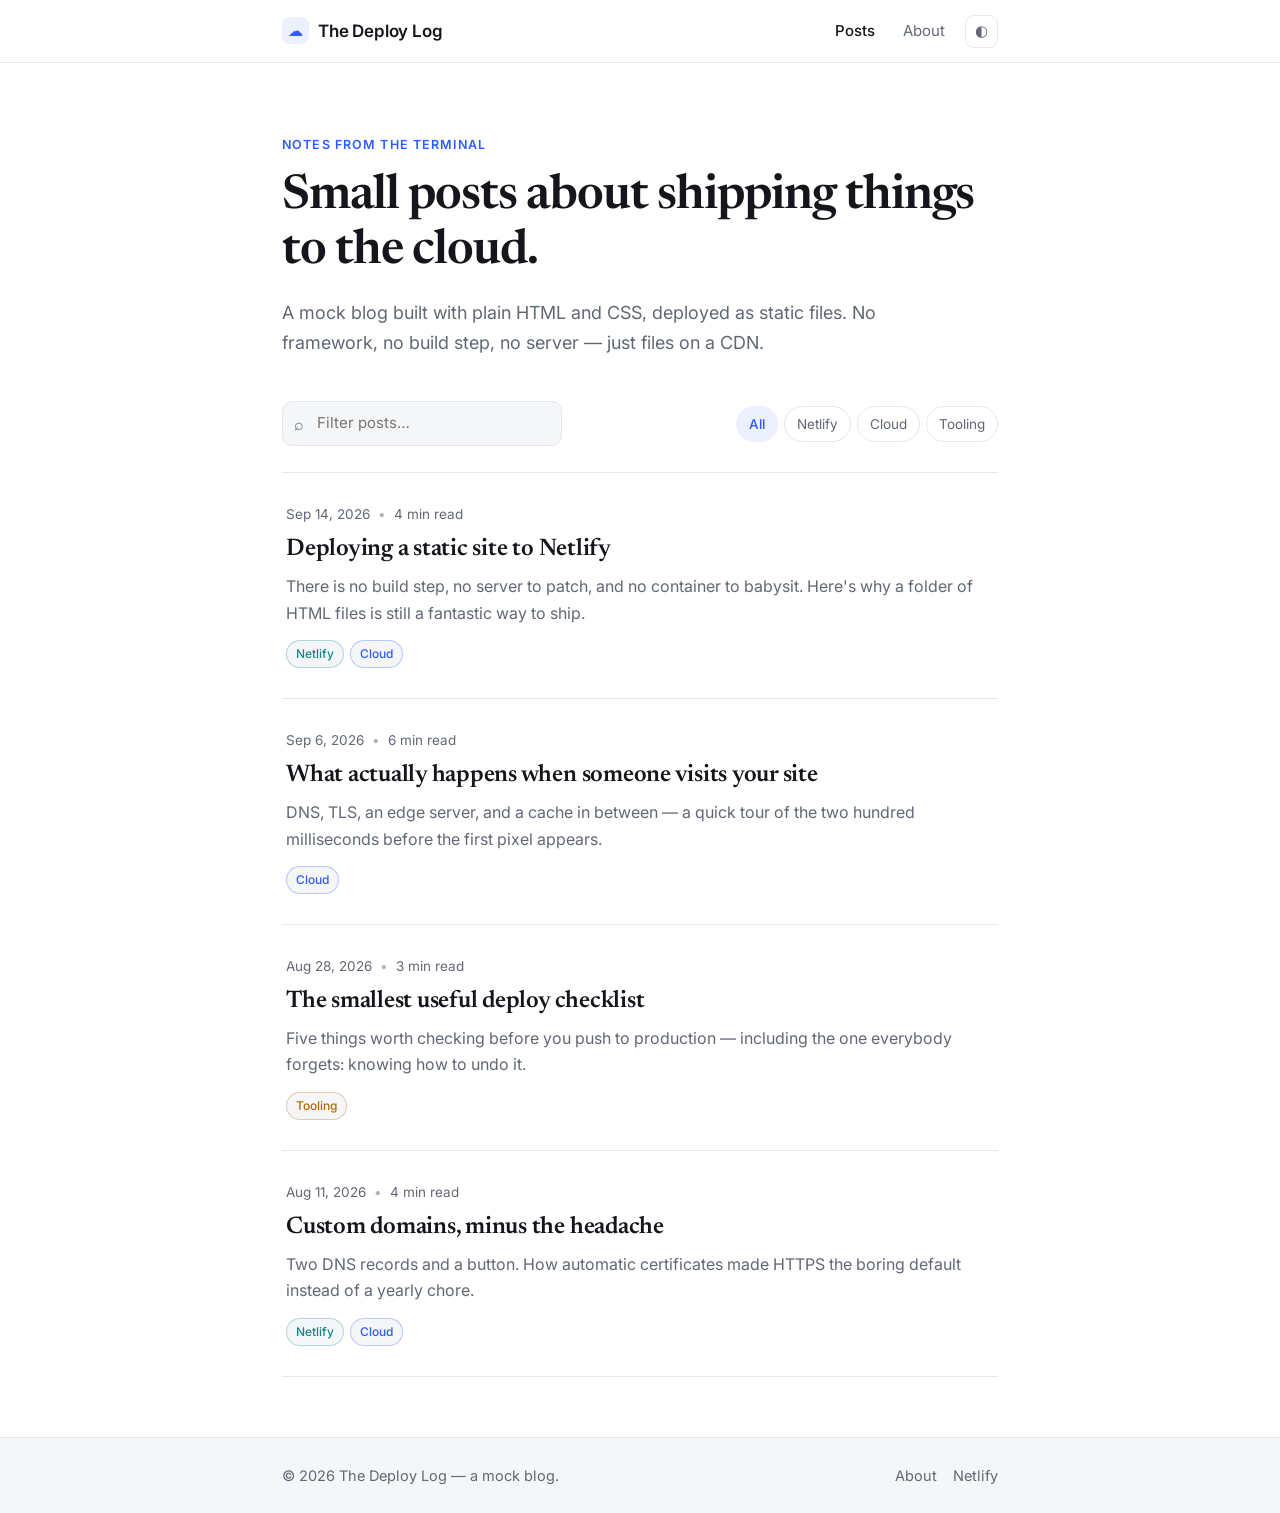
==== index.html @ c5c534ee "add mock project code" ====
<!DOCTYPE html>
<html lang="en">
<head>
  <meta charset="UTF-8" />
  <meta name="viewport" content="width=device-width, initial-scale=1.0" />
  <title>The Deploy Log — a small blog</title>
  <meta name="description" content="A tiny static blog about cloud computing, hosting, and shipping small things on the internet." />
  <link rel="icon" href="data:image/svg+xml,<svg xmlns='http://www.w3.org/2000/svg' viewBox='0 0 100 100'><text y='.9em' font-size='90'>☁️</text></svg>" />
  <link rel="preconnect" href="https://fonts.googleapis.com" />
  <link rel="preconnect" href="https://fonts.gstatic.com" crossorigin />
  <link href="https://fonts.googleapis.com/css2?family=Newsreader:opsz,wght@6..72,400;6..72,600&family=Inter:wght@400;500;600&display=swap" rel="stylesheet" />
  <link rel="stylesheet" href="assets/css/style.css" />
</head>
<body>
  <div class="progress" id="progress"></div>

  <header class="site-header">
    <div class="wrap header-inner">
      <a class="brand" href="index.html">
        <span class="brand-mark">☁</span>
        <span class="brand-name">The Deploy Log</span>
      </a>

      <nav class="nav">
        <a href="index.html" class="is-active">Posts</a>
        <a href="about.html">About</a>
        <button id="theme-toggle" class="icon-btn" type="button" aria-label="Toggle color theme">
          <span class="theme-icon">◐</span>
        </button>
      </nav>
    </div>
  </header>

  <main class="wrap">
    <section class="hero">
      <p class="eyebrow">Notes from the terminal</p>
      <h1>Small posts about shipping things to the cloud.</h1>
      <p class="lede">
        A mock blog built with plain HTML and CSS, deployed as static files.
        No framework, no build step, no server — just files on a CDN.
      </p>
    </section>

    <section class="toolbar">
      <label class="search">
        <span class="search-icon" aria-hidden="true">⌕</span>
        <input id="search" type="search" placeholder="Filter posts…" autocomplete="off" />
      </label>
      <div class="chips" id="chips">
        <button class="chip is-active" data-tag="all">All</button>
        <button class="chip" data-tag="netlify">Netlify</button>
        <button class="chip" data-tag="cloud">Cloud</button>
        <button class="chip" data-tag="tooling">Tooling</button>
      </div>
    </section>

    <ul class="post-list" id="post-list">
      <li class="post-card"
          data-tags="netlify cloud"
          data-title="deploying static sites to netlify drag and drop cdn build"
          data-excerpt="why static files on a cdn are a great default and how netlify turns a folder into a website in seconds">
        <a href="posts/deploying-static-sites.html">
          <div class="post-meta">
            <time datetime="2026-09-14">Sep 14, 2026</time>
            <span class="dot">•</span>
            <span>4 min read</span>
          </div>
          <h2>Deploying a static site to Netlify</h2>
          <p>
            There is no build step, no server to patch, and no container to babysit.
            Here's why a folder of HTML files is still a fantastic way to ship.
          </p>
          <div class="tags">
            <span class="tag tag-netlify">Netlify</span>
            <span class="tag tag-cloud">Cloud</span>
          </div>
        </a>
      </li>

      <li class="post-card"
          data-tags="cloud"
          data-title="what actually happens when someone opens your website dns cdn edge tls"
          data-excerpt="a quick tour of dns, tls and edge servers and what happens in the 200 milliseconds before your page paints">
        <a href="posts/what-happens-when-you-visit.html">
          <div class="post-meta">
            <time datetime="2026-09-06">Sep 6, 2026</time>
            <span class="dot">•</span>
            <span>6 min read</span>
          </div>
          <h2>What actually happens when someone visits your site</h2>
          <p>
            DNS, TLS, an edge server, and a cache in between — a quick tour of the
            two hundred milliseconds before the first pixel appears.
          </p>
          <div class="tags">
            <span class="tag tag-cloud">Cloud</span>
          </div>
        </a>
      </li>

      <li class="post-card"
          data-tags="tooling"
          data-title="the smallest useful deploy checklist git branch preview environment rollback"
          data-excerpt="a five item checklist for deploys that covers branches previews and how to undo a bad release">
        <a href="posts/small-deploy-checklist.html">
          <div class="post-meta">
            <time datetime="2026-08-28">Aug 28, 2026</time>
            <span class="dot">•</span>
            <span>3 min read</span>
          </div>
          <h2>The smallest useful deploy checklist</h2>
          <p>
            Five things worth checking before you push to production — including
            the one everybody forgets: knowing how to undo it.
          </p>
          <div class="tags">
            <span class="tag tag-tooling">Tooling</span>
          </div>
        </a>
      </li>

      <li class="post-card"
          data-tags="netlify cloud"
          data-title="custom domains and free https on netlify dns records certificates"
          data-excerpt="pointing a domain at netlify and getting a certificate without thinking about it">
        <a href="posts/custom-domain-and-https.html">
          <div class="post-meta">
            <time datetime="2026-08-11">Aug 11, 2026</time>
            <span class="dot">•</span>
            <span>4 min read</span>
          </div>
          <h2>Custom domains, minus the headache</h2>
          <p>
            Two DNS records and a button. How automatic certificates made HTTPS
            the boring default instead of a yearly chore.
          </p>
          <div class="tags">
            <span class="tag tag-netlify">Netlify</span>
            <span class="tag tag-cloud">Cloud</span>
          </div>
        </a>
      </li>
    </ul>

    <p class="empty" id="empty" hidden>No posts match that filter.</p>
  </main>

  <footer class="site-footer">
    <div class="wrap footer-inner">
      <p>© <span id="year">2026</span> The Deploy Log — a mock blog.</p>
      <p class="footer-links">
        <a href="about.html">About</a>
        <a href="https://www.netlify.com" target="_blank" rel="noopener">Netlify</a>
      </p>
    </div>
  </footer>

  <script src="assets/js/main.js"></script>
</body>
</html>
---- assets/css/style.css ----
/* ------------------------------------------------------------------
   The Deploy Log — stylesheet
   Design tokens first, then layout, then components.
------------------------------------------------------------------ */

:root {
  --bg: #ffffff;
  --bg-soft: #f5f6f8;
  --surface: #ffffff;
  --text: #14161b;
  --text-muted: #616875;
  --border: #e4e7ec;
  --accent: #2f5bff;
  --accent-soft: rgba(47, 91, 255, 0.09);
  --shadow-sm: 0 1px 2px rgba(16, 24, 40, 0.05);
  --shadow-md: 0 2px 4px rgba(16, 24, 40, 0.04), 0 12px 28px rgba(16, 24, 40, 0.07);
  --radius: 14px;
  --maxw: 760px;

  --font-sans: "Inter", system-ui, -apple-system, "Segoe UI", Roboto, sans-serif;
  --font-serif: "Newsreader", Georgia, "Times New Roman", serif;
  --font-mono: ui-monospace, SFMono-Regular, "SF Mono", Menlo, monospace;
}

[data-theme="dark"] {
  --bg: #0d1016;
  --bg-soft: #141821;
  --surface: #12161e;
  --text: #e9ecf1;
  --text-muted: #98a1b0;
  --border: #232936;
  --accent: #7f9dff;
  --accent-soft: rgba(127, 157, 255, 0.14);
  --shadow-sm: 0 1px 2px rgba(0, 0, 0, 0.4);
  --shadow-md: 0 2px 4px rgba(0, 0, 0, 0.3), 0 12px 28px rgba(0, 0, 0, 0.4);
}

@media (prefers-color-scheme: dark) {
  :root:not([data-theme="light"]) {
    --bg: #0d1016;
    --bg-soft: #141821;
    --surface: #12161e;
    --text: #e9ecf1;
    --text-muted: #98a1b0;
    --border: #232936;
    --accent: #7f9dff;
    --accent-soft: rgba(127, 157, 255, 0.14);
    --shadow-sm: 0 1px 2px rgba(0, 0, 0, 0.4);
    --shadow-md: 0 2px 4px rgba(0, 0, 0, 0.3), 0 12px 28px rgba(0, 0, 0, 0.4);
  }
}

* { box-sizing: border-box; }

html { scroll-behavior: smooth; }

body {
  margin: 0;
  background: var(--bg);
  color: var(--text);
  font-family: var(--font-sans);
  font-size: 17px;
  line-height: 1.65;
  -webkit-font-smoothing: antialiased;
  transition: background-color 0.25s ease, color 0.25s ease;
}

.wrap {
  width: 100%;
  max-width: var(--maxw);
  margin: 0 auto;
  padding: 0 22px;
}

a { color: inherit; text-decoration: none; }

/* ---------------- reading progress bar ---------------- */
.progress {
  position: fixed;
  inset: 0 auto auto 0;
  height: 2px;
  width: 0;
  background: var(--accent);
  z-index: 50;
  transition: width 0.1s linear;
}

/* ---------------- header ---------------- */
.site-header {
  position: sticky;
  top: 0;
  z-index: 40;
  background: color-mix(in srgb, var(--bg) 82%, transparent);
  backdrop-filter: saturate(180%) blur(12px);
  border-bottom: 1px solid var(--border);
}

.header-inner {
  display: flex;
  align-items: center;
  justify-content: space-between;
  height: 62px;
}

.brand {
  display: inline-flex;
  align-items: center;
  gap: 9px;
  font-weight: 600;
  letter-spacing: -0.01em;
}

.brand-mark {
  display: grid;
  place-items: center;
  width: 27px;
  height: 27px;
  border-radius: 8px;
  background: var(--accent-soft);
  color: var(--accent);
  font-size: 15px;
}

.nav {
  display: flex;
  align-items: center;
  gap: 4px;
  font-size: 15px;
}

.nav a {
  padding: 7px 12px;
  border-radius: 9px;
  color: var(--text-muted);
  transition: background-color 0.15s ease, color 0.15s ease;
}

.nav a:hover { background: var(--bg-soft); color: var(--text); }
.nav a.is-active { color: var(--text); font-weight: 500; }

.icon-btn {
  display: grid;
  place-items: center;
  width: 33px;
  height: 33px;
  margin-left: 4px;
  border: 1px solid var(--border);
  border-radius: 9px;
  background: transparent;
  color: var(--text-muted);
  font-size: 15px;
  cursor: pointer;
  transition: border-color 0.15s ease, color 0.15s ease;
}

.icon-btn:hover { border-color: var(--accent); color: var(--accent); }

/* ---------------- hero ---------------- */
.hero { padding: 72px 0 44px; }

.eyebrow {
  margin: 0 0 14px;
  font-size: 12.5px;
  font-weight: 600;
  letter-spacing: 0.09em;
  text-transform: uppercase;
  color: var(--accent);
}

.hero h1 {
  margin: 0 0 18px;
  font-family: var(--font-serif);
  font-size: clamp(2rem, 5.5vw, 3rem);
  font-weight: 600;
  line-height: 1.15;
  letter-spacing: -0.02em;
}

.lede {
  margin: 0;
  max-width: 56ch;
  color: var(--text-muted);
  font-size: 18px;
}

/* ---------------- toolbar ---------------- */
.toolbar {
  display: flex;
  flex-wrap: wrap;
  gap: 12px;
  align-items: center;
  justify-content: space-between;
  padding-bottom: 26px;
  border-bottom: 1px solid var(--border);
}

.search {
  position: relative;
  flex: 1 1 220px;
  max-width: 280px;
}

.search-icon {
  position: absolute;
  left: 12px;
  top: 50%;
  transform: translateY(-50%);
  color: var(--text-muted);
  font-size: 16px;
  pointer-events: none;
}

.search input {
  width: 100%;
  padding: 9px 12px 9px 34px;
  border: 1px solid var(--border);
  border-radius: 10px;
  background: var(--bg-soft);
  color: var(--text);
  font: inherit;
  font-size: 15px;
  outline: none;
  transition: border-color 0.15s ease, box-shadow 0.15s ease;
}

.search input:focus {
  border-color: var(--accent);
  box-shadow: 0 0 0 3px var(--accent-soft);
}

.chips { display: flex; gap: 6px; }

.chip {
  padding: 6px 12px;
  border: 1px solid var(--border);
  border-radius: 999px;
  background: transparent;
  color: var(--text-muted);
  font: inherit;
  font-size: 13.5px;
  cursor: pointer;
  transition: all 0.15s ease;
}

.chip:hover { border-color: var(--accent); color: var(--accent); }

.chip.is-active {
  border-color: transparent;
  background: var(--accent-soft);
  color: var(--accent);
  font-weight: 500;
}

/* ---------------- post list ---------------- */
.post-list {
  list-style: none;
  margin: 0;
  padding: 0;
}

.post-card { border-bottom: 1px solid var(--border); }

.post-card a {
  display: block;
  padding: 30px 4px;
  transition: padding-left 0.2s ease, background-color 0.2s ease;
}

.post-card a:hover { padding-left: 12px; background: var(--bg-soft); }

.post-meta {
  display: flex;
  align-items: center;
  gap: 8px;
  margin-bottom: 9px;
  font-size: 13.5px;
  color: var(--text-muted);
}

.dot { opacity: 0.5; }

.post-card h2 {
  margin: 0 0 9px;
  font-family: var(--font-serif);
  font-size: 1.5rem;
  font-weight: 600;
  line-height: 1.25;
  letter-spacing: -0.01em;
}

.post-card a:hover h2 { color: var(--accent); }

.post-card p {
  margin: 0 0 14px;
  color: var(--text-muted);
  font-size: 16px;
}

.tags { display: flex; gap: 6px; flex-wrap: wrap; }

.tag {
  padding: 3px 9px;
  border-radius: 999px;
  font-size: 12px;
  font-weight: 500;
  background: var(--bg-soft);
  border: 1px solid var(--border);
  color: var(--text-muted);
}

.tag-netlify { color: #0b8b8b; border-color: color-mix(in srgb, #0b8b8b 30%, transparent); }
.tag-cloud   { color: var(--accent); border-color: color-mix(in srgb, var(--accent) 30%, transparent); }
.tag-tooling { color: #b26a00; border-color: color-mix(in srgb, #b26a00 30%, transparent); }

.empty {
  padding: 40px 0;
  color: var(--text-muted);
  text-align: center;
}

/* ---------------- article ---------------- */
.article { padding: 56px 0 20px; }

.back {
  display: inline-block;
  margin-bottom: 28px;
  color: var(--text-muted);
  font-size: 14.5px;
}

.back:hover { color: var(--accent); }

.article h1 {
  margin: 0 0 16px;
  font-family: var(--font-serif);
  font-size: clamp(1.9rem, 5vw, 2.6rem);
  font-weight: 600;
  line-height: 1.16;
  letter-spacing: -0.02em;
}

.article-body { padding-bottom: 40px; }

.article-body h2 {
  margin: 44px 0 14px;
  font-family: var(--font-serif);
  font-size: 1.5rem;
  font-weight: 600;
  letter-spacing: -0.01em;
}

.article-body p { margin: 0 0 20px; }

.article-body ul, .article-body ol { margin: 0 0 20px; padding-left: 22px; }
.article-body li { margin-bottom: 8px; }

.article-body a {
  color: var(--accent);
  border-bottom: 1px solid color-mix(in srgb, var(--accent) 35%, transparent);
}

.article-body a:hover { border-bottom-color: var(--accent); }

blockquote {
  margin: 26px 0;
  padding: 4px 0 4px 20px;
  border-left: 3px solid var(--accent);
  color: var(--text-muted);
  font-family: var(--font-serif);
  font-size: 1.15rem;
}

code {
  padding: 2px 6px;
  border-radius: 6px;
  background: var(--bg-soft);
  border: 1px solid var(--border);
  font-family: var(--font-mono);
  font-size: 0.875em;
}

pre {
  margin: 0 0 24px;
  padding: 18px 20px;
  overflow-x: auto;
  border: 1px solid var(--border);
  border-radius: var(--radius);
  background: var(--bg-soft);
  font-size: 14px;
  line-height: 1.6;
}

pre code { padding: 0; border: 0; background: none; font-size: inherit; }

.article-footer {
  margin-top: 40px;
  padding-top: 24px;
  border-top: 1px solid var(--border);
  display: flex;
  justify-content: space-between;
  gap: 16px;
  flex-wrap: wrap;
  font-size: 14.5px;
  color: var(--text-muted);
}

/* ---------------- about ---------------- */
.about-card {
  padding: 26px;
  border: 1px solid var(--border);
  border-radius: var(--radius);
  background: var(--surface);
  box-shadow: var(--shadow-sm);
  margin-bottom: 24px;
}

.about-card h3 {
  margin: 0 0 10px;
  font-family: var(--font-serif);
  font-size: 1.2rem;
}

.about-card p:last-child { margin-bottom: 0; }

/* ---------------- footer ---------------- */
.site-footer {
  margin-top: 60px;
  border-top: 1px solid var(--border);
  background: var(--bg-soft);
}

.footer-inner {
  display: flex;
  align-items: center;
  justify-content: space-between;
  gap: 14px;
  flex-wrap: wrap;
  padding: 26px 22px;
  font-size: 14.5px;
  color: var(--text-muted);
}

.footer-inner p { margin: 0; }

.footer-links { display: flex; gap: 16px; }
.footer-links a:hover { color: var(--accent); }

/* ---------------- motion ---------------- */
@media (prefers-reduced-motion: reduce) {
  * { transition: none !important; animation: none !important; }
  html { scroll-behavior: auto; }
}

@media (max-width: 560px) {
  .hero { padding: 48px 0 34px; }
  .brand-name { display: none; }
  .post-card a { padding: 24px 2px; }
}
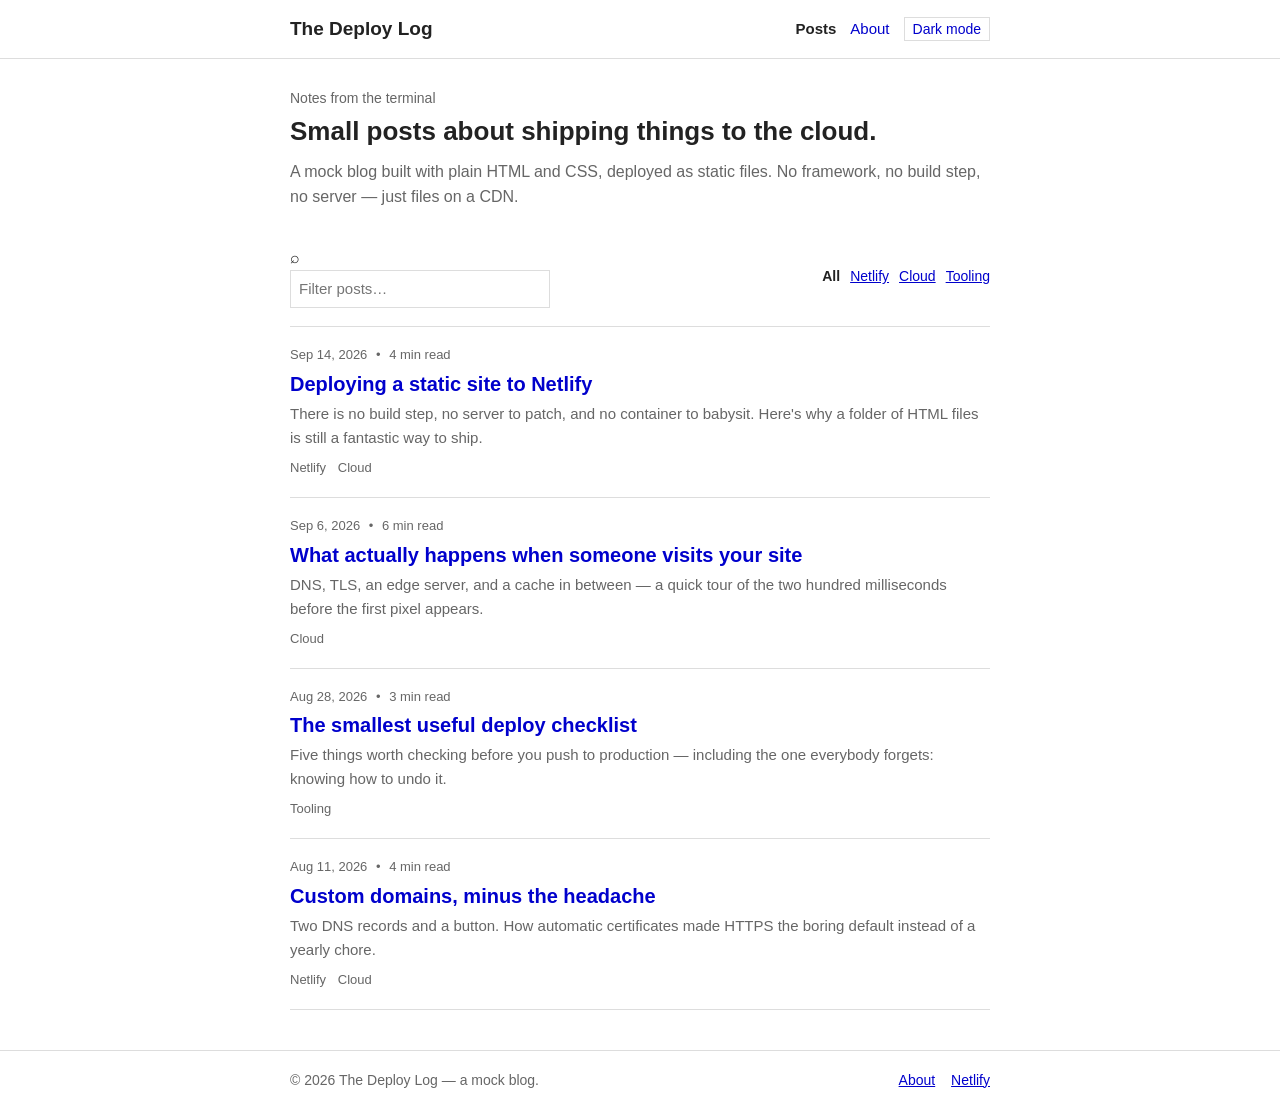
==== commit bd6dca48: "simplify website" ====
--- a/index.html
+++ b/index.html
@@ -6,27 +6,17 @@
   <title>The Deploy Log — a small blog</title>
   <meta name="description" content="A tiny static blog about cloud computing, hosting, and shipping small things on the internet." />
   <link rel="icon" href="data:image/svg+xml,<svg xmlns='http://www.w3.org/2000/svg' viewBox='0 0 100 100'><text y='.9em' font-size='90'>☁️</text></svg>" />
-  <link rel="preconnect" href="https://fonts.googleapis.com" />
-  <link rel="preconnect" href="https://fonts.gstatic.com" crossorigin />
-  <link href="https://fonts.googleapis.com/css2?family=Newsreader:opsz,wght@6..72,400;6..72,600&family=Inter:wght@400;500;600&display=swap" rel="stylesheet" />
   <link rel="stylesheet" href="assets/css/style.css" />
 </head>
 <body>
-  <div class="progress" id="progress"></div>
-
   <header class="site-header">
     <div class="wrap header-inner">
-      <a class="brand" href="index.html">
-        <span class="brand-mark">☁</span>
-        <span class="brand-name">The Deploy Log</span>
-      </a>
+      <a class="brand" href="index.html">The Deploy Log</a>
 
       <nav class="nav">
         <a href="index.html" class="is-active">Posts</a>
         <a href="about.html">About</a>
-        <button id="theme-toggle" class="icon-btn" type="button" aria-label="Toggle color theme">
-          <span class="theme-icon">◐</span>
-        </button>
+        <button id="theme-toggle" type="button">Dark mode</button>
       </nav>
     </div>
   </header>
--- a/assets/css/style.css
+++ b/assets/css/style.css
@@ -1,257 +1,148 @@
-/* ------------------------------------------------------------------
-   The Deploy Log — stylesheet
-   Design tokens first, then layout, then components.
------------------------------------------------------------------- */
+/* Simple stylesheet for my blog website */
 
 :root {
   --bg: #ffffff;
-  --bg-soft: #f5f6f8;
-  --surface: #ffffff;
-  --text: #14161b;
-  --text-muted: #616875;
-  --border: #e4e7ec;
-  --accent: #2f5bff;
-  --accent-soft: rgba(47, 91, 255, 0.09);
-  --shadow-sm: 0 1px 2px rgba(16, 24, 40, 0.05);
-  --shadow-md: 0 2px 4px rgba(16, 24, 40, 0.04), 0 12px 28px rgba(16, 24, 40, 0.07);
-  --radius: 14px;
-  --maxw: 760px;
-
-  --font-sans: "Inter", system-ui, -apple-system, "Segoe UI", Roboto, sans-serif;
-  --font-serif: "Newsreader", Georgia, "Times New Roman", serif;
-  --font-mono: ui-monospace, SFMono-Regular, "SF Mono", Menlo, monospace;
-}
-
-[data-theme="dark"] {
-  --bg: #0d1016;
-  --bg-soft: #141821;
-  --surface: #12161e;
-  --text: #e9ecf1;
-  --text-muted: #98a1b0;
-  --border: #232936;
-  --accent: #7f9dff;
-  --accent-soft: rgba(127, 157, 255, 0.14);
-  --shadow-sm: 0 1px 2px rgba(0, 0, 0, 0.4);
-  --shadow-md: 0 2px 4px rgba(0, 0, 0, 0.3), 0 12px 28px rgba(0, 0, 0, 0.4);
-}
-
-@media (prefers-color-scheme: dark) {
-  :root:not([data-theme="light"]) {
-    --bg: #0d1016;
-    --bg-soft: #141821;
-    --surface: #12161e;
-    --text: #e9ecf1;
-    --text-muted: #98a1b0;
-    --border: #232936;
-    --accent: #7f9dff;
-    --accent-soft: rgba(127, 157, 255, 0.14);
-    --shadow-sm: 0 1px 2px rgba(0, 0, 0, 0.4);
-    --shadow-md: 0 2px 4px rgba(0, 0, 0, 0.3), 0 12px 28px rgba(0, 0, 0, 0.4);
-  }
-}
-
-* { box-sizing: border-box; }
-
-html { scroll-behavior: smooth; }
+  --text: #222222;
+  --muted: #666666;
+  --border: #dddddd;
+  --code-bg: #f4f4f4;
+  --link: #0000cc;
+}
+
+html[data-theme="dark"] {
+  --bg: #1b1b1b;
+  --text: #e8e8e8;
+  --muted: #a5a5a5;
+  --border: #3b3b3b;
+  --code-bg: #272727;
+  --link: #8bb4ff;
+}
 
 body {
   margin: 0;
   background: var(--bg);
   color: var(--text);
-  font-family: var(--font-sans);
-  font-size: 17px;
-  line-height: 1.65;
-  -webkit-font-smoothing: antialiased;
-  transition: background-color 0.25s ease, color 0.25s ease;
+  font-family: Arial, Helvetica, sans-serif;
+  font-size: 16px;
+  line-height: 1.6;
 }
 
 .wrap {
-  width: 100%;
-  max-width: var(--maxw);
+  max-width: 700px;
   margin: 0 auto;
-  padding: 0 22px;
-}
-
-a { color: inherit; text-decoration: none; }
-
-/* ---------------- reading progress bar ---------------- */
-.progress {
-  position: fixed;
-  inset: 0 auto auto 0;
-  height: 2px;
-  width: 0;
-  background: var(--accent);
-  z-index: 50;
-  transition: width 0.1s linear;
-}
-
-/* ---------------- header ---------------- */
+  padding: 0 15px;
+}
+
+a { color: var(--link); }
+p { margin: 0 0 15px; }
+img { max-width: 100%; }
+
+/* header */
 .site-header {
-  position: sticky;
-  top: 0;
-  z-index: 40;
-  background: color-mix(in srgb, var(--bg) 82%, transparent);
-  backdrop-filter: saturate(180%) blur(12px);
   border-bottom: 1px solid var(--border);
 }
 
 .header-inner {
   display: flex;
+  flex-wrap: wrap;
   align-items: center;
   justify-content: space-between;
-  height: 62px;
+  gap: 10px;
+  padding: 14px 0;
 }
 
 .brand {
-  display: inline-flex;
+  color: var(--text);
+  font-size: 19px;
+  font-weight: bold;
+  text-decoration: none;
+}
+
+.nav {
+  display: flex;
   align-items: center;
-  gap: 9px;
-  font-weight: 600;
-  letter-spacing: -0.01em;
-}
-
-.brand-mark {
-  display: grid;
-  place-items: center;
-  width: 27px;
-  height: 27px;
-  border-radius: 8px;
-  background: var(--accent-soft);
-  color: var(--accent);
+  gap: 14px;
   font-size: 15px;
 }
 
-.nav {
-  display: flex;
-  align-items: center;
-  gap: 4px;
-  font-size: 15px;
-}
-
-.nav a {
-  padding: 7px 12px;
-  border-radius: 9px;
-  color: var(--text-muted);
-  transition: background-color 0.15s ease, color 0.15s ease;
-}
-
-.nav a:hover { background: var(--bg-soft); color: var(--text); }
-.nav a.is-active { color: var(--text); font-weight: 500; }
-
-.icon-btn {
-  display: grid;
-  place-items: center;
-  width: 33px;
-  height: 33px;
-  margin-left: 4px;
-  border: 1px solid var(--border);
-  border-radius: 9px;
-  background: transparent;
-  color: var(--text-muted);
-  font-size: 15px;
+.nav a { text-decoration: none; }
+.nav a:hover { text-decoration: underline; }
+.nav a.is-active { color: var(--text); font-weight: bold; }
+
+.nav button {
+  font-family: inherit;
+  font-size: 14px;
+  color: var(--link);
+  background: none;
+  border: 1px solid var(--border);
+  padding: 3px 8px;
   cursor: pointer;
-  transition: border-color 0.15s ease, color 0.15s ease;
-}
-
-.icon-btn:hover { border-color: var(--accent); color: var(--accent); }
-
-/* ---------------- hero ---------------- */
-.hero { padding: 72px 0 44px; }
+}
+
+.nav button:hover { border-color: var(--link); }
+
+/* intro text */
+.hero { padding: 28px 0 20px; }
+
+.hero h1 {
+  margin: 0 0 10px;
+  font-size: 26px;
+  line-height: 1.3;
+}
+
+.hero p { color: var(--muted); }
 
 .eyebrow {
-  margin: 0 0 14px;
-  font-size: 12.5px;
-  font-weight: 600;
-  letter-spacing: 0.09em;
-  text-transform: uppercase;
-  color: var(--accent);
-}
-
-.hero h1 {
-  margin: 0 0 18px;
-  font-family: var(--font-serif);
-  font-size: clamp(2rem, 5.5vw, 3rem);
-  font-weight: 600;
-  line-height: 1.15;
-  letter-spacing: -0.02em;
-}
-
-.lede {
-  margin: 0;
-  max-width: 56ch;
-  color: var(--text-muted);
-  font-size: 18px;
-}
-
-/* ---------------- toolbar ---------------- */
+  margin: 0 0 5px;
+  font-size: 14px;
+  color: var(--muted);
+}
+
+.lede { color: var(--muted); }
+
+/* search and filters */
 .toolbar {
   display: flex;
   flex-wrap: wrap;
-  gap: 12px;
+  gap: 10px;
   align-items: center;
   justify-content: space-between;
-  padding-bottom: 26px;
+  padding-bottom: 18px;
   border-bottom: 1px solid var(--border);
 }
 
-.search {
-  position: relative;
-  flex: 1 1 220px;
-  max-width: 280px;
-}
-
-.search-icon {
-  position: absolute;
-  left: 12px;
-  top: 50%;
-  transform: translateY(-50%);
-  color: var(--text-muted);
-  font-size: 16px;
-  pointer-events: none;
-}
+.search { flex: 1 1 200px; max-width: 260px; }
 
 .search input {
   width: 100%;
-  padding: 9px 12px 9px 34px;
-  border: 1px solid var(--border);
-  border-radius: 10px;
-  background: var(--bg-soft);
-  color: var(--text);
+  padding: 6px 8px;
   font: inherit;
   font-size: 15px;
-  outline: none;
-  transition: border-color 0.15s ease, box-shadow 0.15s ease;
-}
-
-.search input:focus {
-  border-color: var(--accent);
-  box-shadow: 0 0 0 3px var(--accent-soft);
-}
-
-.chips { display: flex; gap: 6px; }
+  color: var(--text);
+  background: var(--bg);
+  border: 1px solid var(--border);
+}
+
+.chips { display: flex; flex-wrap: wrap; gap: 10px; }
 
 .chip {
-  padding: 6px 12px;
-  border: 1px solid var(--border);
-  border-radius: 999px;
-  background: transparent;
-  color: var(--text-muted);
   font: inherit;
-  font-size: 13.5px;
+  font-size: 14px;
+  color: var(--link);
+  background: none;
+  border: 0;
+  padding: 0;
   cursor: pointer;
-  transition: all 0.15s ease;
-}
-
-.chip:hover { border-color: var(--accent); color: var(--accent); }
+  text-decoration: underline;
+}
 
 .chip.is-active {
-  border-color: transparent;
-  background: var(--accent-soft);
-  color: var(--accent);
-  font-weight: 500;
-}
-
-/* ---------------- post list ---------------- */
+  color: var(--text);
+  font-weight: bold;
+  text-decoration: none;
+}
+
+/* post list */
 .post-list {
   list-style: none;
   margin: 0;
@@ -262,197 +153,141 @@
 
 .post-card a {
   display: block;
-  padding: 30px 4px;
-  transition: padding-left 0.2s ease, background-color 0.2s ease;
-}
-
-.post-card a:hover { padding-left: 12px; background: var(--bg-soft); }
+  padding: 18px 0;
+  text-decoration: none;
+}
 
 .post-meta {
-  display: flex;
-  align-items: center;
-  gap: 8px;
-  margin-bottom: 9px;
-  font-size: 13.5px;
-  color: var(--text-muted);
-}
-
-.dot { opacity: 0.5; }
+  margin-bottom: 5px;
+  font-size: 13px;
+  color: var(--muted);
+}
+
+.dot { margin: 0 5px; }
 
 .post-card h2 {
-  margin: 0 0 9px;
-  font-family: var(--font-serif);
-  font-size: 1.5rem;
-  font-weight: 600;
-  line-height: 1.25;
-  letter-spacing: -0.01em;
-}
-
-.post-card a:hover h2 { color: var(--accent); }
+  margin: 0 0 5px;
+  font-size: 20px;
+  line-height: 1.3;
+  color: var(--link);
+}
+
+.post-card a:hover h2 { text-decoration: underline; }
 
 .post-card p {
-  margin: 0 0 14px;
-  color: var(--text-muted);
-  font-size: 16px;
-}
-
-.tags { display: flex; gap: 6px; flex-wrap: wrap; }
-
-.tag {
-  padding: 3px 9px;
-  border-radius: 999px;
-  font-size: 12px;
-  font-weight: 500;
-  background: var(--bg-soft);
-  border: 1px solid var(--border);
-  color: var(--text-muted);
-}
-
-.tag-netlify { color: #0b8b8b; border-color: color-mix(in srgb, #0b8b8b 30%, transparent); }
-.tag-cloud   { color: var(--accent); border-color: color-mix(in srgb, var(--accent) 30%, transparent); }
-.tag-tooling { color: #b26a00; border-color: color-mix(in srgb, #b26a00 30%, transparent); }
+  margin: 0 0 8px;
+  font-size: 15px;
+  color: var(--muted);
+}
+
+.tags {
+  font-size: 13px;
+  color: var(--muted);
+}
+
+.tag { margin-right: 8px; }
 
 .empty {
-  padding: 40px 0;
-  color: var(--text-muted);
-  text-align: center;
-}
-
-/* ---------------- article ---------------- */
-.article { padding: 56px 0 20px; }
+  padding: 25px 0;
+  color: var(--muted);
+}
+
+/* article pages */
+.article { padding: 25px 0 10px; }
 
 .back {
   display: inline-block;
-  margin-bottom: 28px;
-  color: var(--text-muted);
-  font-size: 14.5px;
-}
-
-.back:hover { color: var(--accent); }
+  margin-bottom: 18px;
+  font-size: 14px;
+}
 
 .article h1 {
-  margin: 0 0 16px;
-  font-family: var(--font-serif);
-  font-size: clamp(1.9rem, 5vw, 2.6rem);
-  font-weight: 600;
-  line-height: 1.16;
-  letter-spacing: -0.02em;
-}
-
-.article-body { padding-bottom: 40px; }
+  margin: 0 0 10px;
+  font-size: 26px;
+  line-height: 1.3;
+}
+
+.article-body { padding-bottom: 25px; }
 
 .article-body h2 {
-  margin: 44px 0 14px;
-  font-family: var(--font-serif);
-  font-size: 1.5rem;
-  font-weight: 600;
-  letter-spacing: -0.01em;
-}
-
-.article-body p { margin: 0 0 20px; }
-
-.article-body ul, .article-body ol { margin: 0 0 20px; padding-left: 22px; }
-.article-body li { margin-bottom: 8px; }
-
-.article-body a {
-  color: var(--accent);
-  border-bottom: 1px solid color-mix(in srgb, var(--accent) 35%, transparent);
-}
-
-.article-body a:hover { border-bottom-color: var(--accent); }
+  margin: 30px 0 10px;
+  font-size: 20px;
+  line-height: 1.3;
+}
+
+.article-body ul,
+.article-body ol { margin: 0 0 15px; padding-left: 20px; }
+
+.article-body li { margin-bottom: 5px; }
 
 blockquote {
-  margin: 26px 0;
-  padding: 4px 0 4px 20px;
-  border-left: 3px solid var(--accent);
-  color: var(--text-muted);
-  font-family: var(--font-serif);
-  font-size: 1.15rem;
+  margin: 15px 0;
+  padding-left: 12px;
+  border-left: 3px solid var(--border);
+  color: var(--muted);
 }
 
 code {
-  padding: 2px 6px;
-  border-radius: 6px;
-  background: var(--bg-soft);
-  border: 1px solid var(--border);
-  font-family: var(--font-mono);
-  font-size: 0.875em;
+  padding: 1px 4px;
+  background: var(--code-bg);
+  font-family: "Courier New", Courier, monospace;
+  font-size: 14px;
 }
 
 pre {
-  margin: 0 0 24px;
-  padding: 18px 20px;
+  margin: 0 0 15px;
+  padding: 10px;
   overflow-x: auto;
-  border: 1px solid var(--border);
-  border-radius: var(--radius);
-  background: var(--bg-soft);
-  font-size: 14px;
-  line-height: 1.6;
-}
-
-pre code { padding: 0; border: 0; background: none; font-size: inherit; }
+  background: var(--code-bg);
+  border: 1px solid var(--border);
+  font-size: 14px;
+  line-height: 1.5;
+}
+
+pre code { padding: 0; background: none; }
 
 .article-footer {
+  margin-top: 25px;
+  padding-top: 15px;
+  border-top: 1px solid var(--border);
+  font-size: 14px;
+  color: var(--muted);
+}
+
+/* boxes on the about page */
+.about-card {
+  margin-bottom: 15px;
+  padding: 12px 15px;
+  border: 1px solid var(--border);
+}
+
+.about-card h3 {
+  margin: 0 0 6px;
+  font-size: 16px;
+}
+
+.about-card p:last-child { margin-bottom: 0; }
+
+/* footer */
+.site-footer {
   margin-top: 40px;
-  padding-top: 24px;
   border-top: 1px solid var(--border);
-  display: flex;
+  font-size: 14px;
+  color: var(--muted);
+}
+
+.footer-inner {
+  display: flex;
+  flex-wrap: wrap;
   justify-content: space-between;
-  gap: 16px;
-  flex-wrap: wrap;
-  font-size: 14.5px;
-  color: var(--text-muted);
-}
-
-/* ---------------- about ---------------- */
-.about-card {
-  padding: 26px;
-  border: 1px solid var(--border);
-  border-radius: var(--radius);
-  background: var(--surface);
-  box-shadow: var(--shadow-sm);
-  margin-bottom: 24px;
-}
-
-.about-card h3 {
-  margin: 0 0 10px;
-  font-family: var(--font-serif);
-  font-size: 1.2rem;
-}
-
-.about-card p:last-child { margin-bottom: 0; }
-
-/* ---------------- footer ---------------- */
-.site-footer {
-  margin-top: 60px;
-  border-top: 1px solid var(--border);
-  background: var(--bg-soft);
-}
-
-.footer-inner {
-  display: flex;
-  align-items: center;
-  justify-content: space-between;
-  gap: 14px;
-  flex-wrap: wrap;
-  padding: 26px 22px;
-  font-size: 14.5px;
-  color: var(--text-muted);
+  gap: 10px;
+  padding: 18px 15px;
 }
 
 .footer-inner p { margin: 0; }
 
-.footer-links { display: flex; gap: 16px; }
-.footer-links a:hover { color: var(--accent); }
-
-/* ---------------- motion ---------------- */
-@media (prefers-reduced-motion: reduce) {
-  * { transition: none !important; animation: none !important; }
-  html { scroll-behavior: auto; }
-}
-
-@media (max-width: 560px) {
-  .hero { padding: 48px 0 34px; }
-  .brand-name { display: none; }
-  .post-card a { padding: 24px 2px; }
-}
+.footer-links a { margin-left: 12px; }
+
+@media (max-width: 500px) {
+  .hero h1, .article h1 { font-size: 22px; }
+}
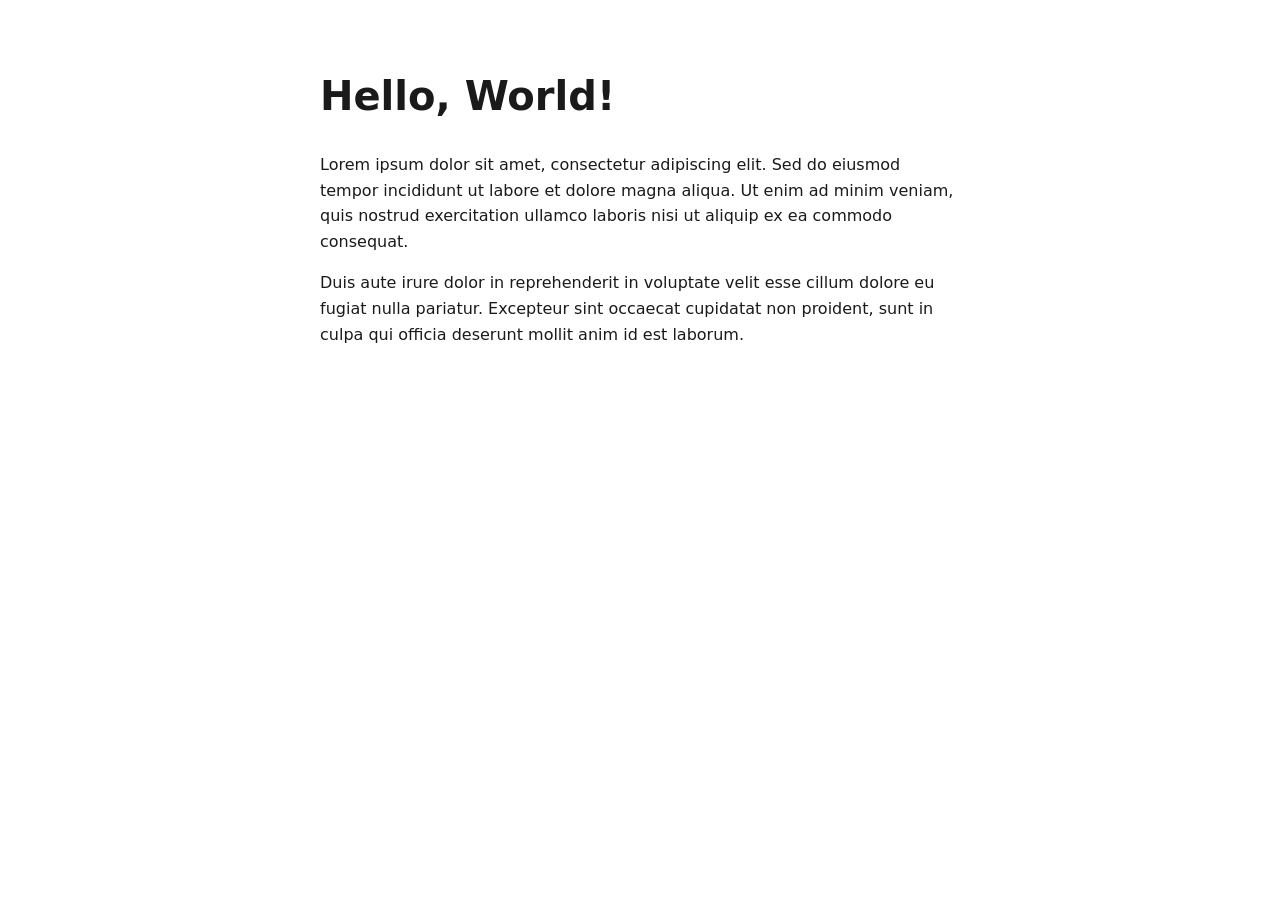
==== commit 73bd7a36: "1. make a simple web app on heroku (hello world)" ====
--- a/index.html
+++ b/index.html
@@ -1,150 +1,38 @@
 <!DOCTYPE html>
 <html lang="en">
 <head>
-  <meta charset="UTF-8" />
-  <meta name="viewport" content="width=device-width, initial-scale=1.0" />
-  <title>The Deploy Log — a small blog</title>
-  <meta name="description" content="A tiny static blog about cloud computing, hosting, and shipping small things on the internet." />
-  <link rel="icon" href="data:image/svg+xml,<svg xmlns='http://www.w3.org/2000/svg' viewBox='0 0 100 100'><text y='.9em' font-size='90'>☁️</text></svg>" />
-  <link rel="stylesheet" href="assets/css/style.css" />
+  <meta charset="UTF-8">
+  <meta name="viewport" content="width=device-width, initial-scale=1.0">
+  <title>Hello World</title>
+  <style>
+    body {
+      max-width: 40rem;
+      margin: 4rem auto;
+      padding: 0 1.5rem;
+      font-family: system-ui, -apple-system, sans-serif;
+      line-height: 1.6;
+      color: #1a1a1a;
+    }
+    h1 {
+      font-size: 2.5rem;
+      margin-bottom: 1.5rem;
+    }
+  </style>
 </head>
 <body>
-  <header class="site-header">
-    <div class="wrap header-inner">
-      <a class="brand" href="index.html">The Deploy Log</a>
+  <h1>Hello, World!</h1>
 
-      <nav class="nav">
-        <a href="index.html" class="is-active">Posts</a>
-        <a href="about.html">About</a>
-        <button id="theme-toggle" type="button">Dark mode</button>
-      </nav>
-    </div>
-  </header>
+  <p>
+    Lorem ipsum dolor sit amet, consectetur adipiscing elit. Sed do eiusmod
+    tempor incididunt ut labore et dolore magna aliqua. Ut enim ad minim veniam,
+    quis nostrud exercitation ullamco laboris nisi ut aliquip ex ea commodo
+    consequat.
+  </p>
 
-  <main class="wrap">
-    <section class="hero">
-      <p class="eyebrow">Notes from the terminal</p>
-      <h1>Small posts about shipping things to the cloud.</h1>
-      <p class="lede">
-        A mock blog built with plain HTML and CSS, deployed as static files.
-        No framework, no build step, no server — just files on a CDN.
-      </p>
-    </section>
-
-    <section class="toolbar">
-      <label class="search">
-        <span class="search-icon" aria-hidden="true">⌕</span>
-        <input id="search" type="search" placeholder="Filter posts…" autocomplete="off" />
-      </label>
-      <div class="chips" id="chips">
-        <button class="chip is-active" data-tag="all">All</button>
-        <button class="chip" data-tag="netlify">Netlify</button>
-        <button class="chip" data-tag="cloud">Cloud</button>
-        <button class="chip" data-tag="tooling">Tooling</button>
-      </div>
-    </section>
-
-    <ul class="post-list" id="post-list">
-      <li class="post-card"
-          data-tags="netlify cloud"
-          data-title="deploying static sites to netlify drag and drop cdn build"
-          data-excerpt="why static files on a cdn are a great default and how netlify turns a folder into a website in seconds">
-        <a href="posts/deploying-static-sites.html">
-          <div class="post-meta">
-            <time datetime="2026-09-14">Sep 14, 2026</time>
-            <span class="dot">•</span>
-            <span>4 min read</span>
-          </div>
-          <h2>Deploying a static site to Netlify</h2>
-          <p>
-            There is no build step, no server to patch, and no container to babysit.
-            Here's why a folder of HTML files is still a fantastic way to ship.
-          </p>
-          <div class="tags">
-            <span class="tag tag-netlify">Netlify</span>
-            <span class="tag tag-cloud">Cloud</span>
-          </div>
-        </a>
-      </li>
-
-      <li class="post-card"
-          data-tags="cloud"
-          data-title="what actually happens when someone opens your website dns cdn edge tls"
-          data-excerpt="a quick tour of dns, tls and edge servers and what happens in the 200 milliseconds before your page paints">
-        <a href="posts/what-happens-when-you-visit.html">
-          <div class="post-meta">
-            <time datetime="2026-09-06">Sep 6, 2026</time>
-            <span class="dot">•</span>
-            <span>6 min read</span>
-          </div>
-          <h2>What actually happens when someone visits your site</h2>
-          <p>
-            DNS, TLS, an edge server, and a cache in between — a quick tour of the
-            two hundred milliseconds before the first pixel appears.
-          </p>
-          <div class="tags">
-            <span class="tag tag-cloud">Cloud</span>
-          </div>
-        </a>
-      </li>
-
-      <li class="post-card"
-          data-tags="tooling"
-          data-title="the smallest useful deploy checklist git branch preview environment rollback"
-          data-excerpt="a five item checklist for deploys that covers branches previews and how to undo a bad release">
-        <a href="posts/small-deploy-checklist.html">
-          <div class="post-meta">
-            <time datetime="2026-08-28">Aug 28, 2026</time>
-            <span class="dot">•</span>
-            <span>3 min read</span>
-          </div>
-          <h2>The smallest useful deploy checklist</h2>
-          <p>
-            Five things worth checking before you push to production — including
-            the one everybody forgets: knowing how to undo it.
-          </p>
-          <div class="tags">
-            <span class="tag tag-tooling">Tooling</span>
-          </div>
-        </a>
-      </li>
-
-      <li class="post-card"
-          data-tags="netlify cloud"
-          data-title="custom domains and free https on netlify dns records certificates"
-          data-excerpt="pointing a domain at netlify and getting a certificate without thinking about it">
-        <a href="posts/custom-domain-and-https.html">
-          <div class="post-meta">
-            <time datetime="2026-08-11">Aug 11, 2026</time>
-            <span class="dot">•</span>
-            <span>4 min read</span>
-          </div>
-          <h2>Custom domains, minus the headache</h2>
-          <p>
-            Two DNS records and a button. How automatic certificates made HTTPS
-            the boring default instead of a yearly chore.
-          </p>
-          <div class="tags">
-            <span class="tag tag-netlify">Netlify</span>
-            <span class="tag tag-cloud">Cloud</span>
-          </div>
-        </a>
-      </li>
-    </ul>
-
-    <p class="empty" id="empty" hidden>No posts match that filter.</p>
-  </main>
-
-  <footer class="site-footer">
-    <div class="wrap footer-inner">
-      <p>© <span id="year">2026</span> The Deploy Log — a mock blog.</p>
-      <p class="footer-links">
-        <a href="about.html">About</a>
-        <a href="https://www.netlify.com" target="_blank" rel="noopener">Netlify</a>
-      </p>
-    </div>
-  </footer>
-
-  <script src="assets/js/main.js"></script>
+  <p>
+    Duis aute irure dolor in reprehenderit in voluptate velit esse cillum dolore
+    eu fugiat nulla pariatur. Excepteur sint occaecat cupidatat non proident,
+    sunt in culpa qui officia deserunt mollit anim id est laborum.
+  </p>
 </body>
 </html>
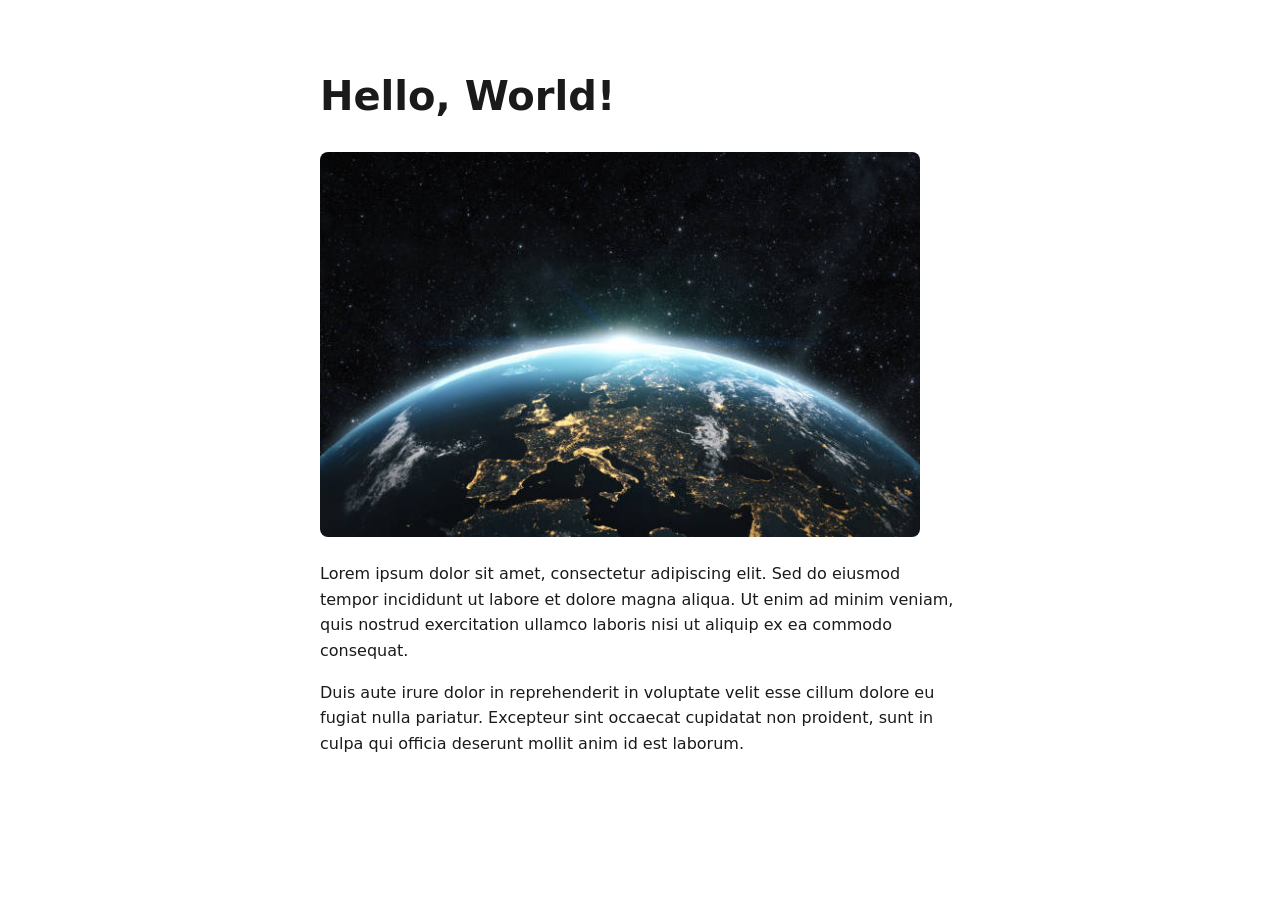
==== commit 5c477b61: "add picture" ====
--- a/index.html
+++ b/index.html
@@ -17,10 +17,24 @@
       font-size: 2.5rem;
       margin-bottom: 1.5rem;
     }
+    img {
+      display: block;
+      max-width: 100%;
+      height: auto;
+      border-radius: 8px;
+      margin-bottom: 1.5rem;
+    }
   </style>
 </head>
 <body>
   <h1>Hello, World!</h1>
+
+  <img
+    src="picture.jpg"
+    alt="earth"
+    width="600"
+    height="400"
+  >
 
   <p>
     Lorem ipsum dolor sit amet, consectetur adipiscing elit. Sed do eiusmod
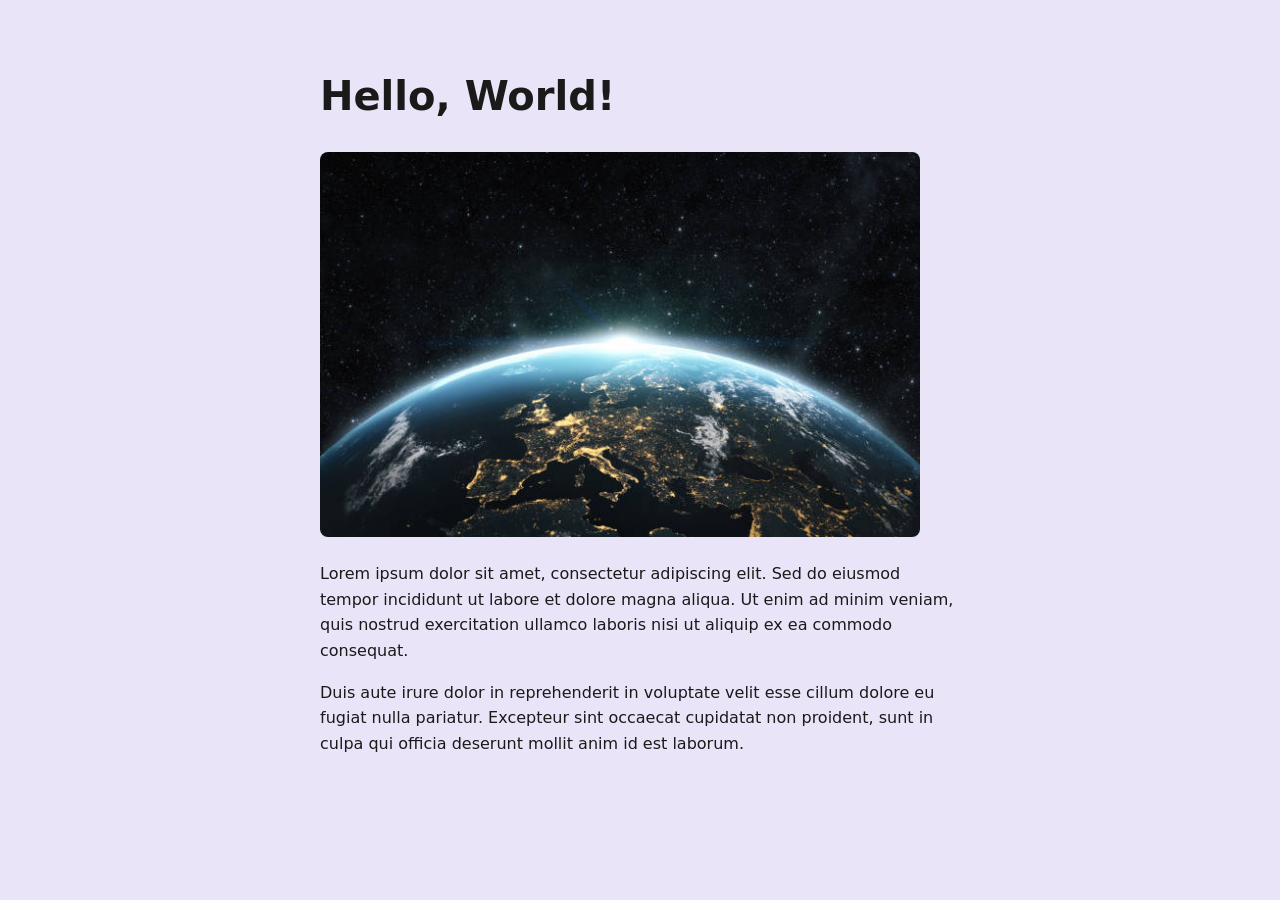
==== commit 0f7034b1: "make background pastel" ====
--- a/index.html
+++ b/index.html
@@ -5,6 +5,9 @@
   <meta name="viewport" content="width=device-width, initial-scale=1.0">
   <title>Hello World</title>
   <style>
+    :root {
+      --page-bg: #e9e4f7;
+    }
     body {
       max-width: 40rem;
       margin: 4rem auto;
@@ -12,6 +15,7 @@
       font-family: system-ui, -apple-system, sans-serif;
       line-height: 1.6;
       color: #1a1a1a;
+      background-color: var(--page-bg);
     }
     h1 {
       font-size: 2.5rem;
